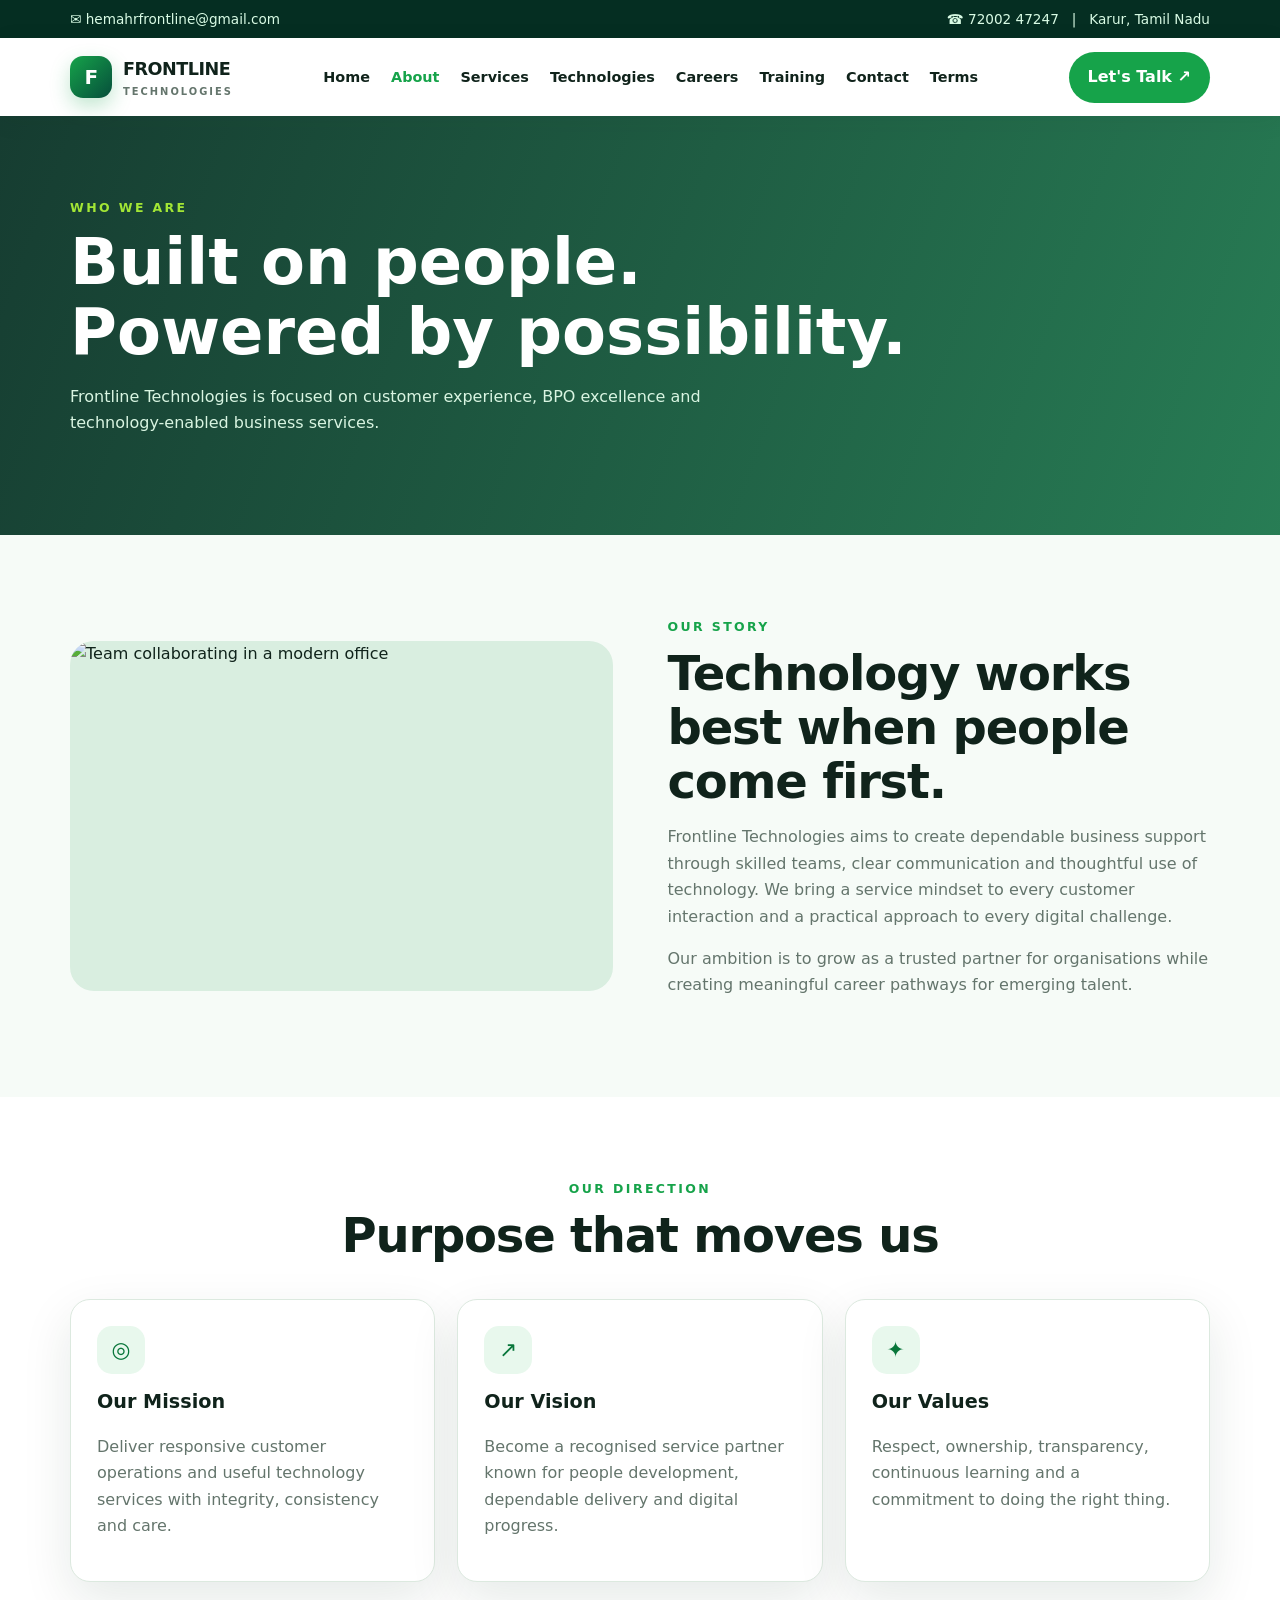
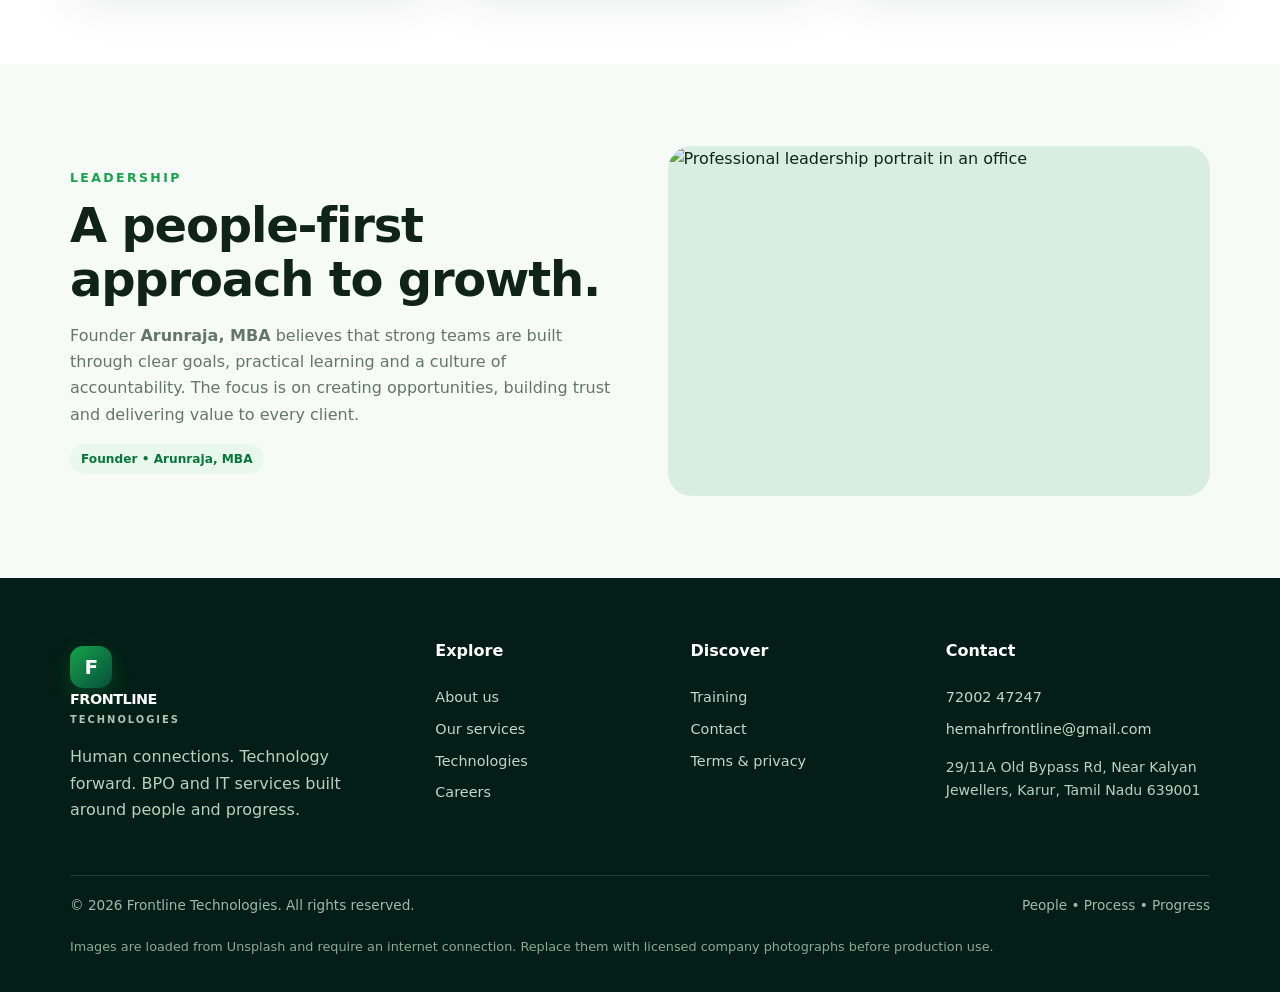
==== about.html @ feb887e4 "Initial commit" ====
<!DOCTYPE html>
<html lang="en"><head><meta charset="UTF-8"><meta name="viewport" content="width=device-width, initial-scale=1.0">
<meta name="description" content="Frontline Technologies - Call centre, BPO and IT technology services in Karur, Tamil Nadu.">
<title>About Us | Frontline Technologies</title><link rel="stylesheet" href="assets/style.css"></head><body>
<div class="topbar"><div class="container"><span>✉ hemahrfrontline@gmail.com</span><span>☎ 72002 47247 &nbsp; | &nbsp; Karur, Tamil Nadu</span></div></div>
<header class="navbar"><div class="container nav-inner"><a class="brand" href="index.html"><span class="brand-mark">F</span><span>FRONTLINE<small>TECHNOLOGIES</small></span></a>
<button class="menu-toggle" aria-label="Toggle navigation">☰</button><nav class="nav-links"><a href="index.html" class="">Home</a><a href="about.html" class="active">About</a><a href="services.html" class="">Services</a><a href="technologies.html" class="">Technologies</a><a href="careers.html" class="">Careers</a><a href="training.html" class="">Training</a><a href="contact.html" class="">Contact</a><a href="terms.html" class="">Terms</a></nav><a class="nav-cta" href="contact.html">Let's Talk ↗</a></div></header>
<main>
<section class="page-hero"><div class="container"><div class="eyebrow">Who we are</div><h1>Built on people.<br>Powered by possibility.</h1><p>Frontline Technologies is focused on customer experience, BPO excellence and technology-enabled business services.</p></div></section>
<section class="section"><div class="container split"><div class="feature-image"><img src="https://images.unsplash.com/photo-1552664730-d307ca884978?auto=format&fit=crop&w=1000&q=85" alt="Team collaborating in a modern office"></div><div><div class="eyebrow" style="color:var(--green)">Our story</div><h2>Technology works best when people come first.</h2><p class="muted">Frontline Technologies aims to create dependable business support through skilled teams, clear communication and thoughtful use of technology. We bring a service mindset to every customer interaction and a practical approach to every digital challenge.</p><p class="muted">Our ambition is to grow as a trusted partner for organisations while creating meaningful career pathways for emerging talent.</p></div></div></section>
<section class="section section-white"><div class="container"><div class="section-head center"><div class="eyebrow" style="color:var(--green)">Our direction</div><h2>Purpose that moves us</h2></div><div class="grid grid-3"><div class="card"><div class="iconbox">◎</div><h3>Our Mission</h3><p class="muted">Deliver responsive customer operations and useful technology services with integrity, consistency and care.</p></div><div class="card"><div class="iconbox">↗</div><h3>Our Vision</h3><p class="muted">Become a recognised service partner known for people development, dependable delivery and digital progress.</p></div><div class="card"><div class="iconbox">✦</div><h3>Our Values</h3><p class="muted">Respect, ownership, transparency, continuous learning and a commitment to doing the right thing.</p></div></div></div></section>
<section class="section"><div class="container split"><div><div class="eyebrow" style="color:var(--green)">Leadership</div><h2>A people-first approach to growth.</h2><p class="muted">Founder <strong>Arunraja, MBA</strong> believes that strong teams are built through clear goals, practical learning and a culture of accountability. The focus is on creating opportunities, building trust and delivering value to every client.</p><span class="tag">Founder • Arunraja, MBA</span></div><div class="feature-image"><img src="https://images.unsplash.com/photo-1560250097-0b93528c311a?auto=format&fit=crop&w=1000&q=85" alt="Professional leadership portrait in an office"></div></div></section>
</main>
<footer class="footer"><div class="container"><div class="footer-grid">
<div><a class="brand" href="index.html" style="color:#fff"><span class="brand-mark">F</span><span>FRONTLINE<small style="color:#a9c7b4">TECHNOLOGIES</small></span></a><p style="color:#b8d0c1;max-width:290px">Human connections. Technology forward. BPO and IT services built around people and progress.</p></div>
<div><h4>Explore</h4><a href="about.html">About us</a><a href="services.html">Our services</a><a href="technologies.html">Technologies</a><a href="careers.html">Careers</a></div>
<div><h4>Discover</h4><a href="training.html">Training</a><a href="contact.html">Contact</a><a href="terms.html">Terms & privacy</a></div>
<div><h4>Contact</h4><a href="tel:+917200247247">72002 47247</a><a href="mailto:hemahrfrontline@gmail.com">hemahrfrontline@gmail.com</a><p style="color:#b8d0c1;font-size:.88rem">29/11A Old Bypass Rd, Near Kalyan Jewellers, Karur, Tamil Nadu 639001</p></div>
</div><div class="footer-bottom"><span>© <span data-year></span> Frontline Technologies. All rights reserved.</span><span>People • Process • Progress</span></div>
<p class="copyright-note">Images are loaded from Unsplash and require an internet connection. Replace them with licensed company photographs before production use.</p>
</div></footer><script src="assets/script.js"></script></body></html>
---- assets/style.css ----
:root{--green:#16a34a;--lime:#a3e635;--deep:#052e22;--ink:#10231b;--muted:#64756c;--paper:#f6fbf7;--white:#fff;--line:#dce9df;--shadow:0 18px 50px rgba(5,46,34,.10)}
*{box-sizing:border-box}html{scroll-behavior:smooth}body{margin:0;font-family:Inter,ui-sans-serif,system-ui,-apple-system,Segoe UI,Roboto,Arial,sans-serif;color:var(--ink);background:var(--paper);line-height:1.65}a{color:inherit;text-decoration:none}img{max-width:100%;display:block}.container{width:min(1140px,92%);margin:auto}.topbar{background:var(--deep);color:#d9fbe5;font-size:.85rem;padding:8px 0}.topbar .container{display:flex;justify-content:space-between;gap:15px;flex-wrap:wrap}.navbar{background:#fff;position:sticky;top:0;z-index:20;box-shadow:0 5px 24px #052e2210}.nav-inner{display:flex;align-items:center;justify-content:space-between;min-height:78px;gap:20px}.brand{display:flex;align-items:center;gap:11px;font-weight:900;letter-spacing:-.5px;font-size:1.1rem}.brand-mark{width:42px;height:42px;border-radius:13px;background:linear-gradient(135deg,var(--green),#064e3b);display:grid;place-items:center;color:#fff;font-size:1.25rem;box-shadow:0 8px 20px #16a34a44}.brand small{display:block;font-size:.62rem;letter-spacing:2px;color:var(--muted);font-weight:700}.nav-links{display:flex;align-items:center;gap:21px;font-size:.9rem;font-weight:650}.nav-links a:hover,.nav-links a.active{color:var(--green)}.nav-cta,.btn{display:inline-flex;align-items:center;justify-content:center;padding:12px 19px;border-radius:999px;background:var(--green);color:#fff;font-weight:800;border:0;cursor:pointer;transition:.2s}.nav-cta:hover,.btn:hover{background:#08763a;transform:translateY(-2px)}.btn-outline{background:transparent;color:var(--deep);border:1px solid #b8d8c1}.btn-outline:hover{background:#e8f7ec;color:var(--deep)}.menu-toggle{display:none;background:none;border:0;font-size:1.6rem}.hero{position:relative;isolation:isolate;overflow:hidden;color:#fff;background:linear-gradient(100deg,rgba(3,35,25,.94),rgba(4,61,39,.74)),url('https://images.unsplash.com/photo-1497366754035-f200968a6e72?auto=format&fit=crop&w=1900&q=85') center/cover;min-height:590px;display:flex;align-items:center}.hero:after{content:"";position:absolute;z-index:-1;width:520px;height:520px;border:1px solid #a3e63555;border-radius:50%;right:-100px;top:30px;box-shadow:0 0 0 55px #a3e6350d,0 0 0 110px #a3e63508}.hero-content{max-width:720px;padding:90px 0}.eyebrow{color:var(--lime);font-size:.78rem;font-weight:900;letter-spacing:2.4px;text-transform:uppercase}.hero h1{font-size:clamp(2.6rem,6vw,5rem);line-height:1.04;letter-spacing:-2px;margin:17px 0}.hero p{font-size:1.12rem;color:#e2f4e8;max-width:620px}.hero-actions{display:flex;gap:12px;flex-wrap:wrap;margin-top:28px}.hero .btn-outline{color:#fff;border-color:#ffffff77}.section{padding:82px 0}.section-white{background:#fff}.section-dark{background:var(--deep);color:#fff}.section-head{max-width:700px;margin-bottom:36px}.section-head.center{text-align:center;margin-left:auto;margin-right:auto}.section h2{font-size:clamp(2rem,4vw,3rem);line-height:1.12;letter-spacing:-1.2px;margin:10px 0 15px}.section-head p,.muted{color:var(--muted)}.section-dark .muted{color:#c1d8ca}.grid{display:grid;gap:22px}.grid-3{grid-template-columns:repeat(3,1fr)}.grid-2{grid-template-columns:repeat(2,1fr)}.card{background:#fff;border:1px solid var(--line);border-radius:20px;padding:26px;box-shadow:var(--shadow)}.card h3{margin:12px 0 8px;font-size:1.2rem}.iconbox{width:48px;height:48px;border-radius:15px;background:#e8f8ed;color:#08763a;display:grid;place-items:center;font-size:1.35rem}.feature-image{border-radius:24px;overflow:hidden;min-height:350px;background:#d9eee0}.feature-image img{width:100%;height:100%;min-height:350px;object-fit:cover}.split{display:grid;grid-template-columns:1fr 1fr;gap:55px;align-items:center}.checklist{list-style:none;padding:0}.checklist li{padding:8px 0}.checklist li:before{content:"✓";color:var(--green);font-weight:900;margin-right:11px}.stats{display:grid;grid-template-columns:repeat(4,1fr);gap:15px;margin-top:38px}.stat{border-left:2px solid var(--lime);padding:8px 16px}.stat strong{display:block;font-size:2rem;color:var(--lime)}.stat span{font-size:.88rem;color:#d3e8d9}.page-hero{padding:82px 0;background:linear-gradient(110deg,#052e22ed,#0b6b3ee0),url('https://images.unsplash.com/photo-1497366811353-6870744d04b2?auto=format&fit=crop&w=1800&q=80') center/cover;color:#fff}.page-hero h1{font-size:clamp(2.5rem,5vw,4rem);line-height:1.1;margin:8px 0}.page-hero p{max-width:700px;color:#d9f5e2}.tag{display:inline-block;background:#e9f8ed;color:#08763a;border-radius:99px;padding:5px 11px;font-size:.76rem;font-weight:800}.service-card{position:relative;overflow:hidden}.service-card:after{content:"";position:absolute;width:110px;height:110px;border-radius:50%;background:#e9f8ed;right:-45px;bottom:-45px}.banner{border-radius:25px;padding:42px;background:linear-gradient(120deg,#064e3b,#16a34a);color:#fff;display:flex;align-items:center;justify-content:space-between;gap:25px}.banner h2{margin:0 0 8px}.banner p{color:#e0f5e6;margin:0}.banner .btn{background:#fff;color:#075332;white-space:nowrap}.job{display:flex;justify-content:space-between;gap:20px;align-items:center}.job h3{margin:0}.job p{margin:4px 0;color:var(--muted)}.job+.job{border-top:1px solid var(--line);padding-top:20px;margin-top:20px}.form{display:grid;gap:14px}.form-row{display:grid;grid-template-columns:1fr 1fr;gap:14px}label{font-size:.88rem;font-weight:750}input,select,textarea{width:100%;margin-top:6px;border:1px solid #cfe0d3;border-radius:12px;padding:13px 14px;font:inherit;background:#fff;color:var(--ink)}textarea{min-height:130px;resize:vertical}.notice{padding:14px 17px;background:#eaf8ee;border-left:4px solid var(--green);border-radius:9px;color:#14532d;font-size:.9rem}.footer{background:#031e16;color:#d7e9dd;padding:60px 0 22px}.footer-grid{display:grid;grid-template-columns:1.5fr 1fr 1fr 1.2fr;gap:35px}.footer h4{color:#fff;margin-top:0}.footer a{display:block;color:#c2d7c9;margin:8px 0;font-size:.9rem}.footer a:hover{color:var(--lime)}.footer-bottom{border-top:1px solid #ffffff20;margin-top:35px;padding-top:18px;color:#9fbaaa;font-size:.85rem;display:flex;justify-content:space-between;gap:15px;flex-wrap:wrap}.contact-line{display:flex;gap:12px;align-items:flex-start;margin:17px 0}.contact-line b{display:block;color:#fff}.map-panel{min-height:290px;border-radius:20px;background:linear-gradient(135deg,#d9f5e1,#f5fbf6);display:grid;place-items:center;text-align:center;padding:30px;color:#14532d}.faq details{background:#fff;border:1px solid var(--line);border-radius:13px;padding:17px 20px;margin:10px 0}.faq summary{font-weight:800;cursor:pointer}.faq p{color:var(--muted);margin-bottom:0}.pill-list{display:flex;flex-wrap:wrap;gap:10px}.pill-list span{background:#e9f8ed;color:#14532d;border-radius:99px;padding:9px 14px;font-size:.88rem;font-weight:700}.copyright-note{font-size:.8rem;color:#8da99a;margin-top:20px}
@media(max-width:900px){.nav-links{display:none;position:absolute;top:78px;left:0;right:0;background:#fff;padding:20px 4%;box-shadow:var(--shadow);flex-direction:column;align-items:flex-start}.nav-links.open{display:flex}.menu-toggle{display:block}.nav-cta{display:none}.grid-3{grid-template-columns:repeat(2,1fr)}.footer-grid{grid-template-columns:repeat(2,1fr)}.split{gap:30px}}
@media(max-width:620px){.hero{min-height:560px}.hero-content{padding:70px 0}.section{padding:60px 0}.grid-3,.grid-2,.split,.stats,.footer-grid,.form-row{grid-template-columns:1fr}.banner,.job{align-items:flex-start;flex-direction:column}.topbar .container{font-size:.78rem}.card{padding:22px}}
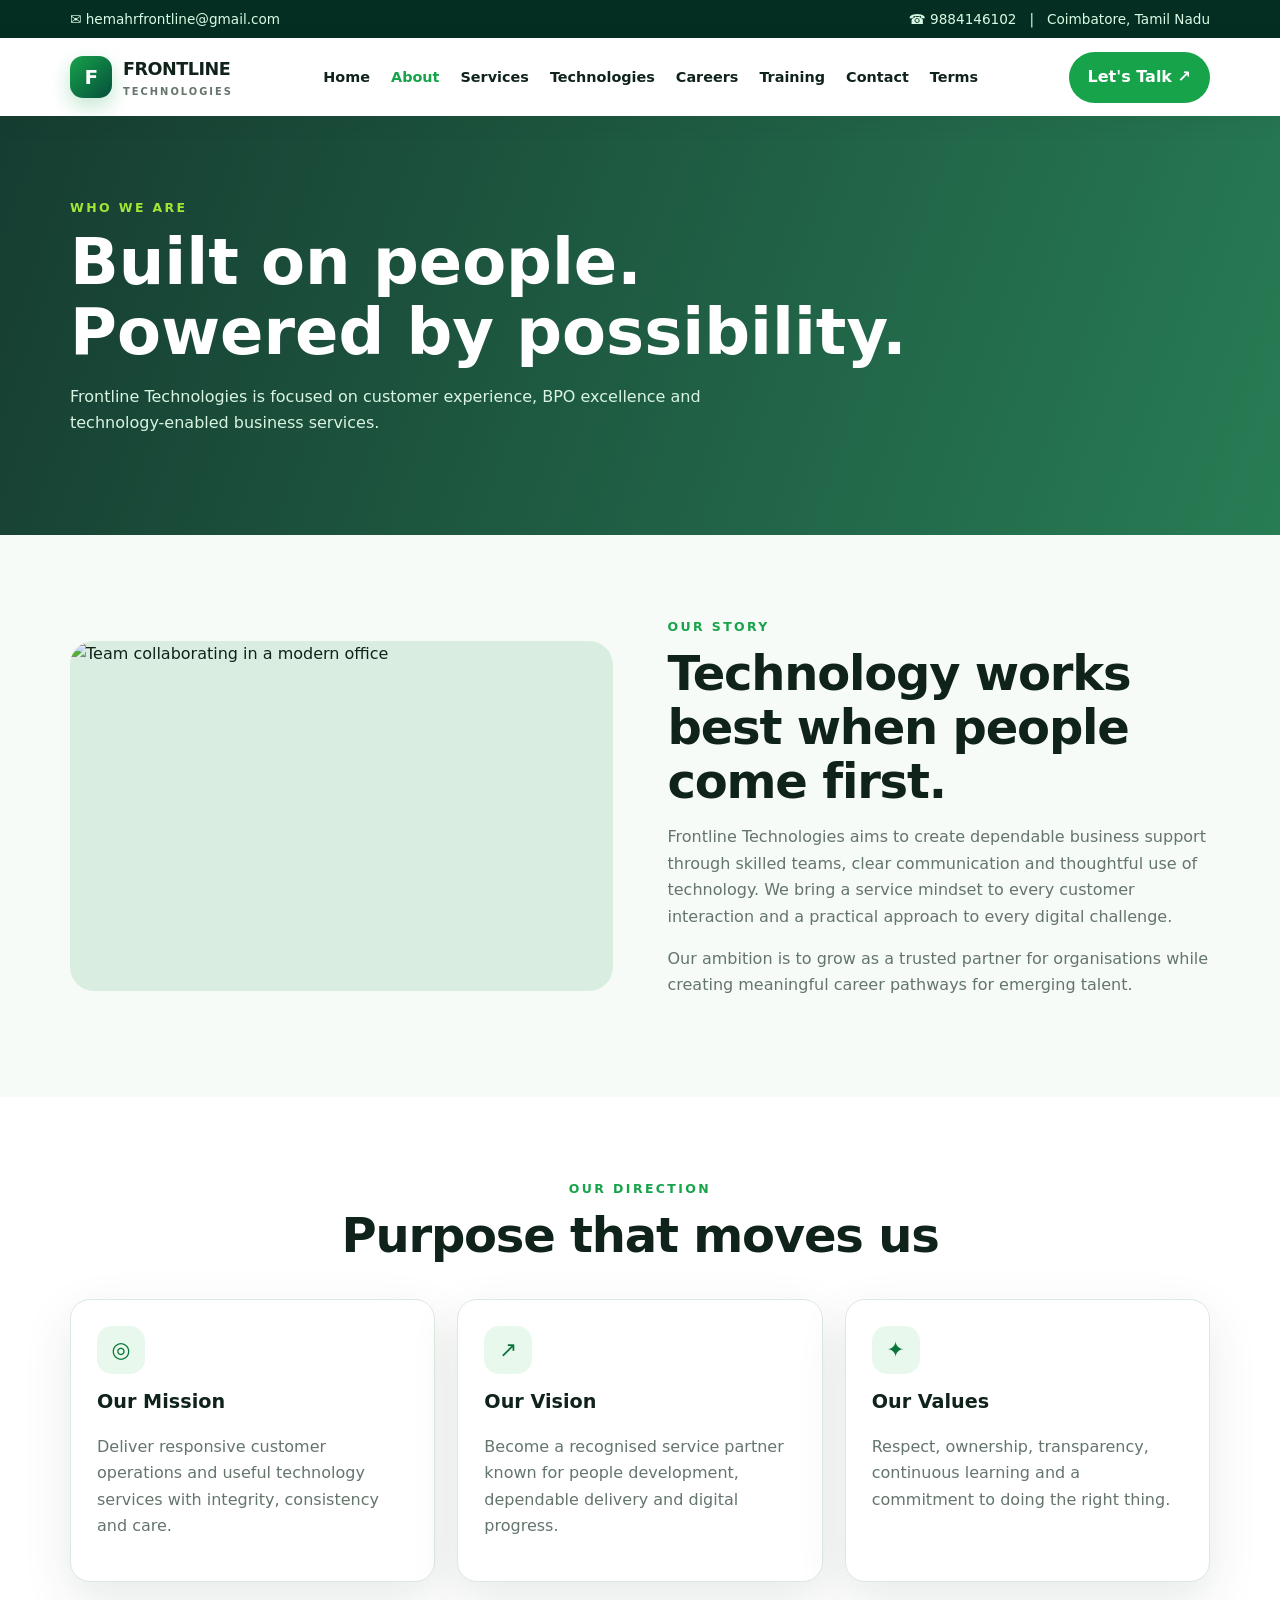
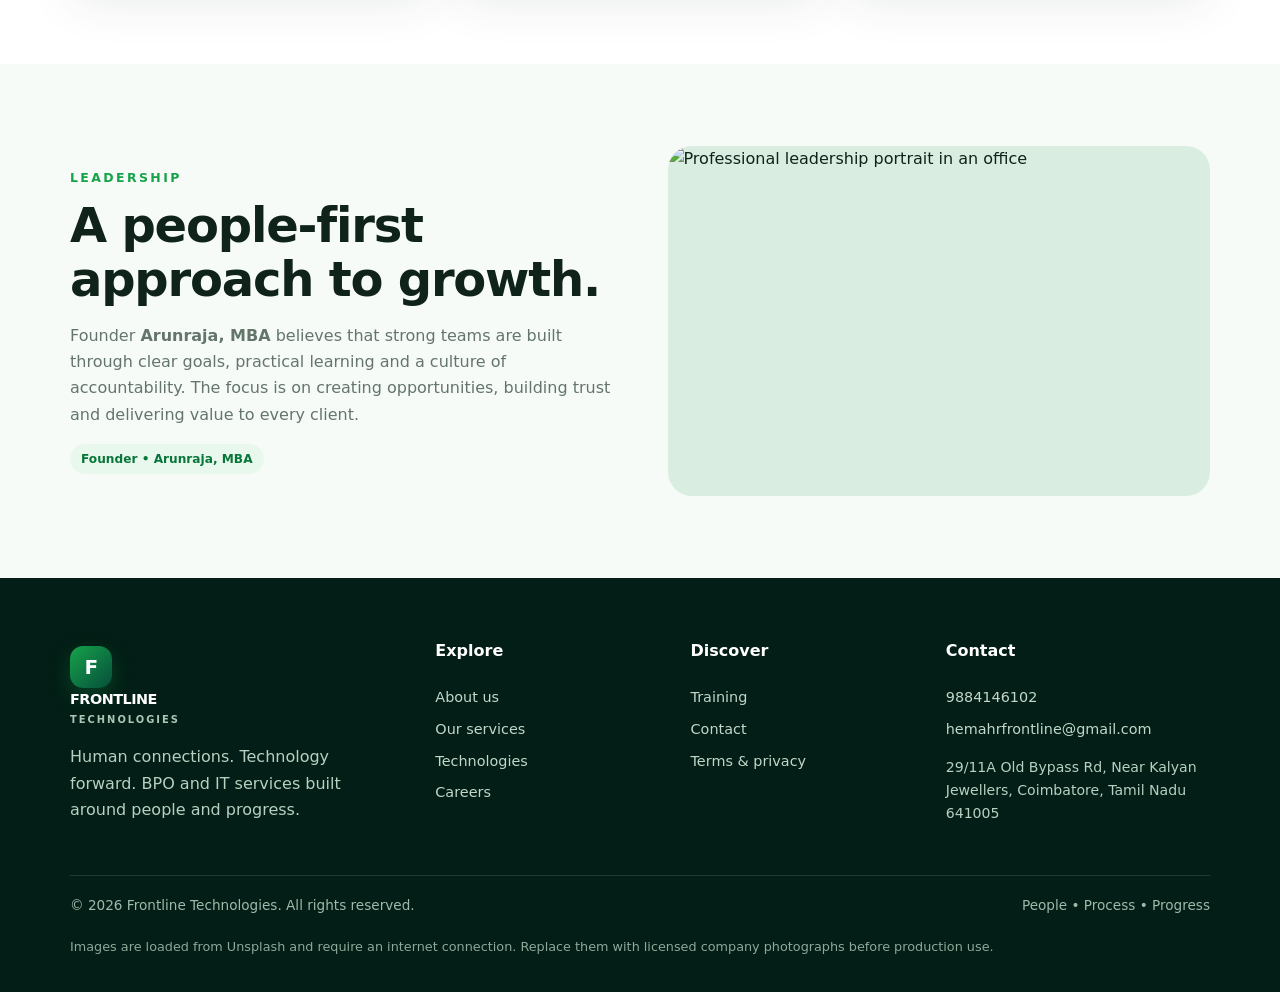
==== commit d117a06d: "Update contact information in about.html" ====
--- a/about.html
+++ b/about.html
@@ -2,7 +2,7 @@
 <html lang="en"><head><meta charset="UTF-8"><meta name="viewport" content="width=device-width, initial-scale=1.0">
 <meta name="description" content="Frontline Technologies - Call centre, BPO and IT technology services in Karur, Tamil Nadu.">
 <title>About Us | Frontline Technologies</title><link rel="stylesheet" href="assets/style.css"></head><body>
-<div class="topbar"><div class="container"><span>✉ hemahrfrontline@gmail.com</span><span>☎ 72002 47247 &nbsp; | &nbsp; Karur, Tamil Nadu</span></div></div>
+<div class="topbar"><div class="container"><span>✉ hemahrfrontline@gmail.com</span><span>☎ 9884146102 &nbsp; | &nbsp; Coimbatore, Tamil Nadu</span></div></div>
 <header class="navbar"><div class="container nav-inner"><a class="brand" href="index.html"><span class="brand-mark">F</span><span>FRONTLINE<small>TECHNOLOGIES</small></span></a>
 <button class="menu-toggle" aria-label="Toggle navigation">☰</button><nav class="nav-links"><a href="index.html" class="">Home</a><a href="about.html" class="active">About</a><a href="services.html" class="">Services</a><a href="technologies.html" class="">Technologies</a><a href="careers.html" class="">Careers</a><a href="training.html" class="">Training</a><a href="contact.html" class="">Contact</a><a href="terms.html" class="">Terms</a></nav><a class="nav-cta" href="contact.html">Let's Talk ↗</a></div></header>
 <main>
@@ -15,7 +15,7 @@
 <div><a class="brand" href="index.html" style="color:#fff"><span class="brand-mark">F</span><span>FRONTLINE<small style="color:#a9c7b4">TECHNOLOGIES</small></span></a><p style="color:#b8d0c1;max-width:290px">Human connections. Technology forward. BPO and IT services built around people and progress.</p></div>
 <div><h4>Explore</h4><a href="about.html">About us</a><a href="services.html">Our services</a><a href="technologies.html">Technologies</a><a href="careers.html">Careers</a></div>
 <div><h4>Discover</h4><a href="training.html">Training</a><a href="contact.html">Contact</a><a href="terms.html">Terms & privacy</a></div>
-<div><h4>Contact</h4><a href="tel:+917200247247">72002 47247</a><a href="mailto:hemahrfrontline@gmail.com">hemahrfrontline@gmail.com</a><p style="color:#b8d0c1;font-size:.88rem">29/11A Old Bypass Rd, Near Kalyan Jewellers, Karur, Tamil Nadu 639001</p></div>
+<div><h4>Contact</h4><a href="tel:9884146102">9884146102</a><a href="mailto:hemahrfrontline@gmail.com">hemahrfrontline@gmail.com</a><p style="color:#b8d0c1;font-size:.88rem">29/11A Old Bypass Rd, Near Kalyan Jewellers, Coimbatore, Tamil Nadu 641005</p></div>
 </div><div class="footer-bottom"><span>© <span data-year></span> Frontline Technologies. All rights reserved.</span><span>People • Process • Progress</span></div>
 <p class="copyright-note">Images are loaded from Unsplash and require an internet connection. Replace them with licensed company photographs before production use.</p>
-</div></footer><script src="assets/script.js"></script></body></html>+</div></footer><script src="assets/script.js"></script></body></html>
